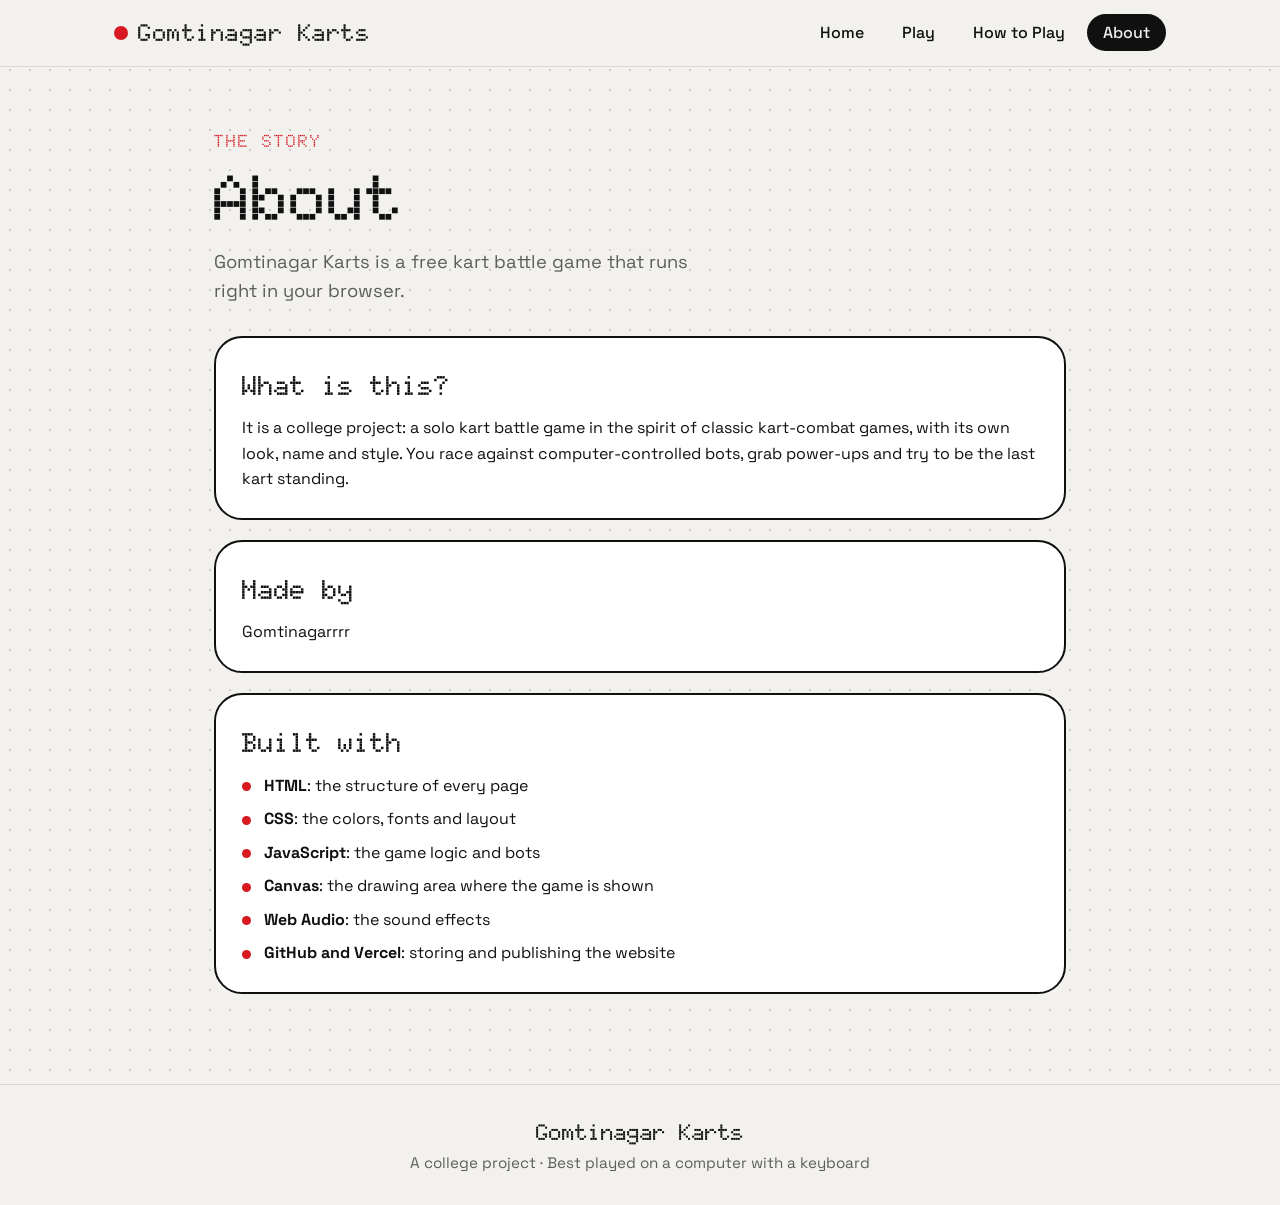
==== about.html @ 10449e25 "Add files via upload" ====
<!DOCTYPE html>
<html lang="en">
<head>
  <meta charset="UTF-8">
  <meta name="viewport" content="width=device-width, initial-scale=1.0">
  <title>About | Gomtinagar Karts</title>
  <link rel="preconnect" href="https://fonts.googleapis.com">
  <link rel="preconnect" href="https://fonts.gstatic.com" crossorigin>
  <link href="https://fonts.googleapis.com/css2?family=Doto:wght@100..900&family=Space+Grotesk:wght@400;500;700&display=swap" rel="stylesheet">
  <link rel="stylesheet" href="css/style.css">
</head>
<body>

  <header class="site-header">
    <nav class="nav">
      <a class="brand" href="index.html">
        <span class="brand-dot"></span>
        <span class="brand-name">Gomtinagar Karts</span>
      </a>
      <ul class="nav-links">
        <li><a href="index.html">Home</a></li>
        <li><a href="play.html">Play</a></li>
        <li><a href="how-to-play.html">How to Play</a></li>
        <li><a href="about.html" class="active">About</a></li>
      </ul>
    </nav>
  </header>

  <main class="page">
    <p class="eyebrow">The story</p>
    <h1>About</h1>
    <p class="lead">Gomtinagar Karts is a free kart battle game that runs right in your browser.</p>

    <section class="panel">
      <h2>What is this?</h2>
      <p>It is a college project: a solo kart battle game in the spirit of classic kart-combat games, with its own look, name and style. You race against computer-controlled bots, grab power-ups and try to be the last kart standing.</p>
    </section>

    <section class="panel">
      <h2>Made by</h2>
      <p>Gomtinagarrrr</p>
    </section>

    <section class="panel">
      <h2>Built with</h2>
      <ul class="plain-list">
        <li><strong>HTML</strong>: the structure of every page</li>
        <li><strong>CSS</strong>: the colors, fonts and layout</li>
        <li><strong>JavaScript</strong>: the game logic and bots</li>
        <li><strong>Canvas</strong>: the drawing area where the game is shown</li>
        <li><strong>Web Audio</strong>: the sound effects</li>
        <li><strong>GitHub and Vercel</strong>: storing and publishing the website</li>
      </ul>
    </section>
  </main>

  <footer class="site-footer">
    <p class="footer-brand">Gomtinagar Karts</p>
    <p class="footer-note">A college project · Best played on a computer with a keyboard</p>
  </footer>

</body>
</html>
---- css/style.css ----
/* ---------- Colors and basics ---------- */
:root {
  --bg: #f2f1ee;
  --ink: #101010;
  --muted: #5d5d5a;
  --red: #d71921;
  --yellow: #ffe27a;
  --sky: #a9d4ff;
  --line: #d9d7d1;
}

* { box-sizing: border-box; margin: 0; padding: 0; }

body {
  font-family: "Space Grotesk", Arial, sans-serif;
  color: var(--ink);
  background-color: var(--bg);
  background-image: radial-gradient(circle, rgba(16,16,16,0.16) 1.2px, transparent 1.4px);
  background-size: 20px 20px;
  line-height: 1.6;
}

a { color: inherit; text-decoration: none; }

/* ---------- Navigation bar ---------- */
.site-header {
  position: sticky;
  top: 0;
  z-index: 10;
  background: rgba(242, 241, 238, 0.9);
  backdrop-filter: blur(8px);
  border-bottom: 1px solid var(--line);
}

.nav {
  max-width: 1100px;
  margin: 0 auto;
  padding: 14px 24px;
  display: flex;
  align-items: center;
  justify-content: space-between;
  flex-wrap: wrap;
  gap: 10px;
}

.brand { display: flex; align-items: center; gap: 10px; }
.brand-dot { width: 14px; height: 14px; border-radius: 50%; background: var(--red); }
.brand-name { font-family: "Doto", monospace; font-weight: 900; font-size: 1.5rem; letter-spacing: 0.5px; }

.nav-links { list-style: none; display: flex; gap: 6px; flex-wrap: wrap; }
.nav-links a { padding: 8px 16px; border-radius: 999px; font-weight: 500; transition: background 0.2s; }
.nav-links a:hover { background: rgba(16,16,16,0.08); }
.nav-links a.active { background: var(--ink); color: var(--bg); }

/* ---------- Hero ---------- */
.hero {
  max-width: 1100px;
  margin: 0 auto;
  padding: 70px 24px 50px;
  display: grid;
  grid-template-columns: 1.1fr 0.9fr;
  gap: 40px;
  align-items: center;
}

.eyebrow { font-family: "Doto", monospace; font-weight: 700; font-size: 1.1rem; color: var(--red); letter-spacing: 1px; text-transform: uppercase; }

.hero h1 { font-family: "Doto", monospace; font-weight: 900; font-size: clamp(3rem, 8vw, 5.5rem); line-height: 1; margin: 10px 0 20px; }

.lead { font-size: 1.15rem; color: var(--muted); max-width: 480px; }

.hero-buttons { display: flex; gap: 12px; margin-top: 28px; flex-wrap: wrap; }

.btn { display: inline-block; padding: 14px 30px; border-radius: 999px; font-weight: 700; font-size: 1rem; border: 2px solid var(--ink); transition: transform 0.15s, box-shadow 0.15s; }
.btn:hover { transform: translateY(-2px); box-shadow: 0 4px 0 var(--ink); }
.btn-primary { background: var(--red); color: #fff; border-color: var(--red); }
.btn-primary:hover { box-shadow: 0 4px 0 #8f0e14; }
.btn-ghost { background: transparent; }

/* ---------- Hero picture ---------- */
.hero-visual { display: flex; justify-content: center; }

.widget {
  width: min(360px, 100%);
  aspect-ratio: 1 / 1;
  border-radius: 50%;
  border: 2px solid var(--ink);
  background-color: #fff;
  background-image: radial-gradient(circle, rgba(16,16,16,0.25) 1.4px, transparent 1.6px);
  background-size: 16px 16px;
  display: flex;
  align-items: center;
  justify-content: center;
  box-shadow: 8px 8px 0 var(--ink);
}

.kart { width: 70%; animation: float 3s ease-in-out infinite; }

@keyframes float {
  0%, 100% { transform: translateY(0) rotate(-4deg); }
  50% { transform: translateY(-10px) rotate(2deg); }
}

/* ---------- Feature cards ---------- */
.features { max-width: 1100px; margin: 0 auto; padding: 40px 24px 70px; }

.features h2 { font-family: "Doto", monospace; font-weight: 900; font-size: 2.2rem; margin-bottom: 24px; }
.red { color: var(--red); }

.cards { display: grid; grid-template-columns: repeat(3, 1fr); gap: 20px; }

.card {
  background: #fff;
  border: 2px solid var(--ink);
  border-radius: 28px;
  padding: 26px;
  transition: transform 0.2s;
}
.card:hover { transform: translateY(-4px); }
.card-yellow { background: var(--yellow); }
.card-sky { background: var(--sky); }

.card-number { font-family: "Doto", monospace; font-weight: 900; font-size: 3rem; line-height: 1; color: var(--red); }
.card-yellow .card-number, .card-sky .card-number { color: var(--ink); }
.card h3 { margin: 10px 0 6px; font-size: 1.3rem; }

/* ---------- Footer ---------- */
.site-footer { border-top: 1px solid var(--line); text-align: center; padding: 30px 24px; background: rgba(242,241,238,0.9); }
.footer-brand { font-family: "Doto", monospace; font-weight: 900; font-size: 1.4rem; }
.footer-note { color: var(--muted); font-size: 0.95rem; }

/* ---------- Phones and small screens ---------- */
@media (max-width: 800px) {
  .hero { grid-template-columns: 1fr; padding-top: 40px; }
  .cards { grid-template-columns: 1fr; }
}

/* ---------- Inner pages (How to Play, About, Play) ---------- */
.page { max-width: 900px; margin: 0 auto; padding: 60px 24px 70px; }
.page h1 { font-family: "Doto", monospace; font-weight: 900; font-size: clamp(2.4rem, 6vw, 4rem); line-height: 1.05; margin: 8px 0 16px; }
.page .lead { margin-bottom: 30px; }

.panel { background: #fff; border: 2px solid var(--ink); border-radius: 28px; padding: 26px; margin-bottom: 20px; }
.panel h2 { font-family: "Doto", monospace; font-weight: 900; font-size: 1.7rem; margin-bottom: 8px; }
.note { color: var(--muted); margin-bottom: 12px; }

.controls { list-style: none; display: grid; gap: 12px; }
.controls li { display: flex; align-items: center; gap: 8px; flex-wrap: wrap; }
.controls li > span:last-child { margin-left: 8px; color: var(--muted); }
.key { display: inline-block; min-width: 42px; text-align: center; padding: 6px 12px; border: 2px solid var(--ink); border-radius: 12px; background: var(--bg); box-shadow: 0 3px 0 var(--ink); font-weight: 700; }
.key-wide { min-width: 120px; }

.grid-2 { display: grid; grid-template-columns: repeat(2, 1fr); gap: 14px; margin-top: 10px; }
.mini { border: 2px solid var(--ink); border-radius: 20px; padding: 16px; background: var(--bg); }
.mini:nth-child(1) { background: #ffd0d2; }
.mini:nth-child(2) { background: var(--yellow); }
.mini:nth-child(3) { background: var(--sky); }
.mini h3 { margin-bottom: 4px; }

.plain-list { list-style: none; display: grid; gap: 8px; }
.plain-list li { padding-left: 22px; position: relative; }
.plain-list li::before { content: ""; position: absolute; left: 0; top: 0.6em; width: 9px; height: 9px; border-radius: 50%; background: var(--red); }

@media (max-width: 800px) {
  .grid-2 { grid-template-columns: 1fr; }
}
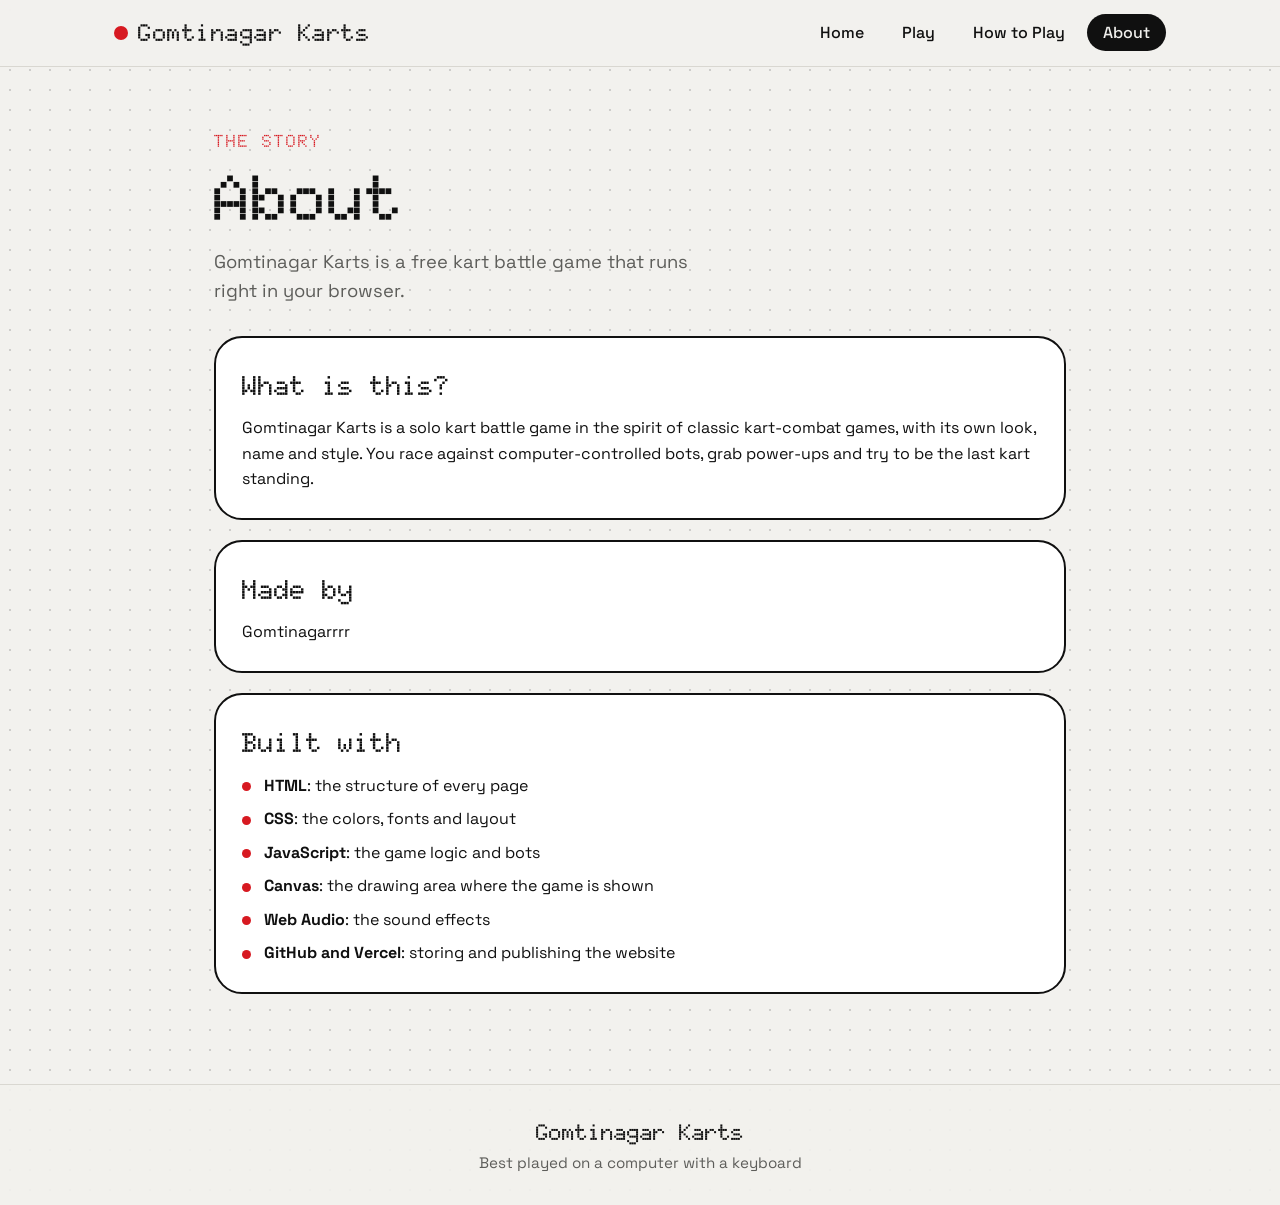
==== commit a1c23e17: "Add files via upload" ====
--- a/about.html
+++ b/about.html
@@ -33,7 +33,7 @@
 
     <section class="panel">
       <h2>What is this?</h2>
-      <p>It is a college project: a solo kart battle game in the spirit of classic kart-combat games, with its own look, name and style. You race against computer-controlled bots, grab power-ups and try to be the last kart standing.</p>
+      <p>Gomtinagar Karts is a solo kart battle game in the spirit of classic kart-combat games, with its own look, name and style. You race against computer-controlled bots, grab power-ups and try to be the last kart standing.</p>
     </section>
 
     <section class="panel">
@@ -56,7 +56,7 @@
 
   <footer class="site-footer">
     <p class="footer-brand">Gomtinagar Karts</p>
-    <p class="footer-note">A college project · Best played on a computer with a keyboard</p>
+    <p class="footer-note">Best played on a computer with a keyboard</p>
   </footer>
 
 </body>
--- a/css/style.css
+++ b/css/style.css
@@ -163,4 +163,214 @@
 
 @media (max-width: 800px) {
   .grid-2 { grid-template-columns: 1fr; }
-}+}
+
+/* ---------- Play page ---------- */
+.hidden { display: none; }
+
+button.btn { font-family: inherit; cursor: pointer; }
+
+.text-input {
+  width: 100%;
+  max-width: 420px;
+  padding: 14px 18px;
+  font-family: inherit;
+  font-size: 1.1rem;
+  border: 2px solid var(--ink);
+  border-radius: 16px;
+  background: var(--bg);
+  color: var(--ink);
+  margin-bottom: 8px;
+}
+.text-input:focus { outline: 3px solid var(--red); outline-offset: 2px; }
+
+.choice-row { display: flex; gap: 14px; flex-wrap: wrap; margin-top: 10px; }
+.choice { cursor: pointer; }
+.choice input { position: absolute; opacity: 0; pointer-events: none; }
+
+.choice-body {
+  display: flex;
+  align-items: center;
+  gap: 10px;
+  padding: 14px 20px;
+  border: 2px solid var(--ink);
+  border-radius: 999px;
+  background: var(--bg);
+  font-weight: 700;
+  transition: transform 0.15s, background 0.15s;
+}
+.choice:hover .choice-body { transform: translateY(-2px); }
+.choice input:checked + .choice-body { background: var(--ink); color: var(--bg); box-shadow: 0 4px 0 var(--red); }
+.choice input:focus-visible + .choice-body { outline: 3px solid var(--red); outline-offset: 2px; }
+
+.choice-text { flex-direction: column; align-items: flex-start; gap: 0; border-radius: 22px; min-width: 190px; }
+.choice-text small { font-weight: 400; opacity: 0.8; }
+
+.swatch { display: inline-block; width: 22px; height: 22px; border-radius: 50%; border: 2px solid var(--ink); }
+.choice input:checked + .choice-body .swatch { border-color: var(--bg); }
+
+.summary { display: flex; gap: 10px; flex-wrap: wrap; margin: 6px 0 20px; }
+.chip { display: inline-flex; align-items: center; gap: 8px; padding: 8px 16px; border: 2px solid var(--ink); border-radius: 999px; background: #fff; font-weight: 700; }
+
+#game-canvas {
+  display: block;
+  width: 100%;
+  height: auto;
+  border: 2px solid var(--ink);
+  border-radius: 28px;
+  box-shadow: 8px 8px 0 var(--ink);
+  background: #fff;
+  margin-bottom: 18px;
+}
+#match .btn { margin-top: 10px; }
+
+/* ---------- Fullscreen game ---------- */
+.game-wrap { position: relative; margin-bottom: 18px; }
+.game-wrap #game-canvas { margin-bottom: 0; }
+
+.fs-btn {
+  position: absolute;
+  right: 16px;
+  top: 9px;
+  padding: 8px 18px;
+  font-family: inherit;
+  font-weight: 700;
+  font-size: 0.95rem;
+  color: var(--ink);
+  background: rgba(255, 255, 255, 0.92);
+  border: 2px solid var(--ink);
+  border-radius: 999px;
+  cursor: pointer;
+  opacity: 0.9;
+  transition: transform 0.15s, opacity 0.15s;
+}
+.fs-btn:hover { opacity: 1; transform: translateY(-2px); }
+
+.game-wrap:fullscreen {
+  display: flex;
+  align-items: center;
+  justify-content: center;
+  width: 100%;
+  height: 100%;
+  margin: 0;
+  background: var(--bg);
+}
+.game-wrap:fullscreen #game-canvas {
+  width: min(100vw, calc(100vh * 900 / 520));
+  height: auto;
+  border: none;
+  border-radius: 0;
+  box-shadow: none;
+}
+
+/* Same rules for Safari */
+.game-wrap:-webkit-full-screen {
+  display: flex;
+  align-items: center;
+  justify-content: center;
+  width: 100%;
+  height: 100%;
+  margin: 0;
+  background: var(--bg);
+}
+.game-wrap:-webkit-full-screen #game-canvas {
+  width: min(100vw, calc(100vh * 900 / 520));
+  height: auto;
+  border: none;
+  border-radius: 0;
+  box-shadow: none;
+}
+
+/* ---------- Beast tile on the How to Play page ---------- */
+.mini.mini-beast { background: #101010; color: #f2f1ee; border-color: #d71921; }
+
+/* ---------- Selected buttons: glow bar for kart colors ---------- */
+.choice input:checked + .choice-body {
+  background: #fffaf0;
+  color: var(--ink);
+  box-shadow: 0 4px 0 var(--ac, var(--red)), 0 0 0 3px var(--tint, #ffd9db);
+}
+.choice input:checked + .choice-body .swatch { border-color: var(--ink); }
+
+
+/* ---------- Kart colors in one row ---------- */
+.choice-row.one-line { flex-wrap: nowrap; gap: 8px; }
+.one-line .choice-body { padding: 12px 14px; gap: 8px; white-space: nowrap; }
+.one-line .swatch { width: 18px; height: 18px; }
+@media (max-width: 840px) { .choice-row.one-line { flex-wrap: wrap; } }
+
+/* ---------- Difficulty and bots follow the kart color ---------- */
+.follow .choice input:checked + .choice-body {
+  background: #fffaf0;
+  box-shadow: 0 4px 0 var(--kart-ac, var(--ink));
+}
+.bot-dots { display: inline-flex; gap: 4px; }
+.bot-dots i {
+  display: block;
+  box-sizing: border-box;
+  width: 9px;
+  height: 9px;
+  border: 1.5px solid var(--ink);
+  border-radius: 50%;
+  background: transparent;
+}
+.choice input:checked + .choice-body .bot-dots i { background: var(--kart-ac, var(--ink)); }
+
+/* ---------- Setup page: reminder when something is not chosen yet ---------- */
+.panel.missing { border-color: var(--red); }
+.setup-error { color: var(--red); font-weight: 700; margin: 0 0 14px; }
+
+/* ---------- Power-up tiles on the How to Play page ---------- */
+.mini.mini-rocket { background: linear-gradient(135deg, #c4161c, #ee6a10); color: #ffffff; border-color: #8f0e14; }
+.mini.mini-mine { background: #c9c7c0; color: #101010; border-color: #3a3a3a; }
+.mini.mini-shield { background: #fffaf0; border-color: #5aa9f0; box-shadow: 0 4px 0 #5aa9f0; }
+.mini.mini-shield h3 { color: #2f7fd1; }
+
+/* ---------- 3D test page ---------- */
+.scene-wrap { position: relative; margin-bottom: 18px; }
+.scene3d {
+  position: relative;
+  width: 100%;
+  aspect-ratio: 900 / 520;
+  border: 2px solid var(--ink);
+  border-radius: 28px;
+  overflow: hidden;
+  box-shadow: 8px 8px 0 var(--ink);
+  background: #efeee9;
+}
+.scene3d canvas { display: block; width: 100%; height: 100%; }
+.scene-wrap .fs-btn { z-index: 2; }
+.scene-fps {
+  position: absolute;
+  left: 16px;
+  bottom: 14px;
+  z-index: 2;
+  padding: 2px 10px;
+  font-size: 0.85rem;
+  color: var(--muted);
+  background: rgba(255, 255, 255, 0.85);
+  border-radius: 999px;
+  pointer-events: none;
+}
+.scene-message {
+  position: absolute;
+  inset: 0;
+  z-index: 3;
+  display: flex;
+  align-items: center;
+  justify-content: center;
+  padding: 24px;
+  text-align: center;
+  font-weight: 700;
+  color: var(--ink);
+  background: rgba(242, 241, 238, 0.95);
+  border-radius: 28px;
+}
+.scene-message.hidden { display: none; }
+
+.scene-wrap:fullscreen { display: flex; align-items: center; justify-content: center; width: 100%; height: 100%; margin: 0; background: var(--bg); }
+.scene-wrap:fullscreen .scene3d { width: 100%; height: 100%; aspect-ratio: auto; border: none; border-radius: 0; box-shadow: none; }
+
+/* Same rules for Safari */
+.scene-wrap:-webkit-full-screen { display: flex; align-items: center; justify-content: center; width: 100%; height: 100%; margin: 0; background: var(--bg); }
+.scene-wrap:-webkit-full-screen .scene3d { width: 100%; height: 100%; aspect-ratio: auto; border: none; border-radius: 0; box-shadow: none; }
